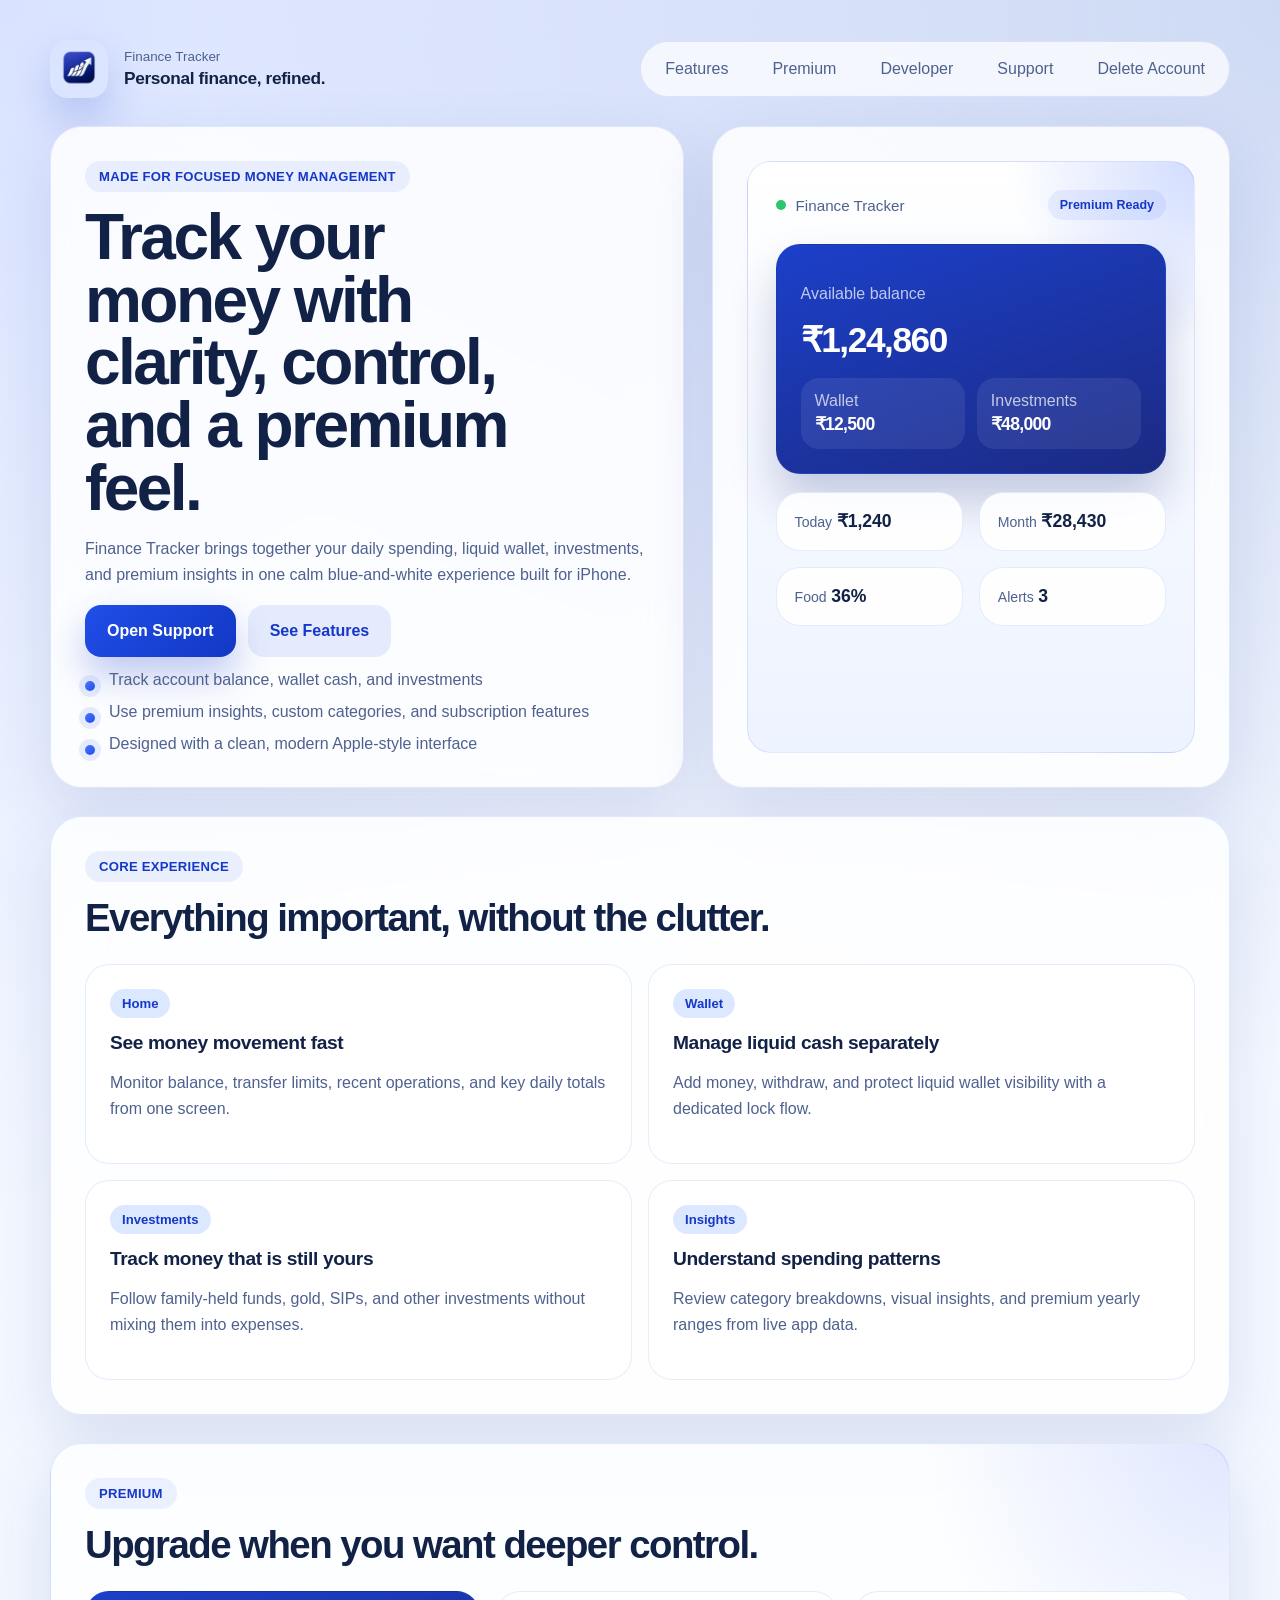
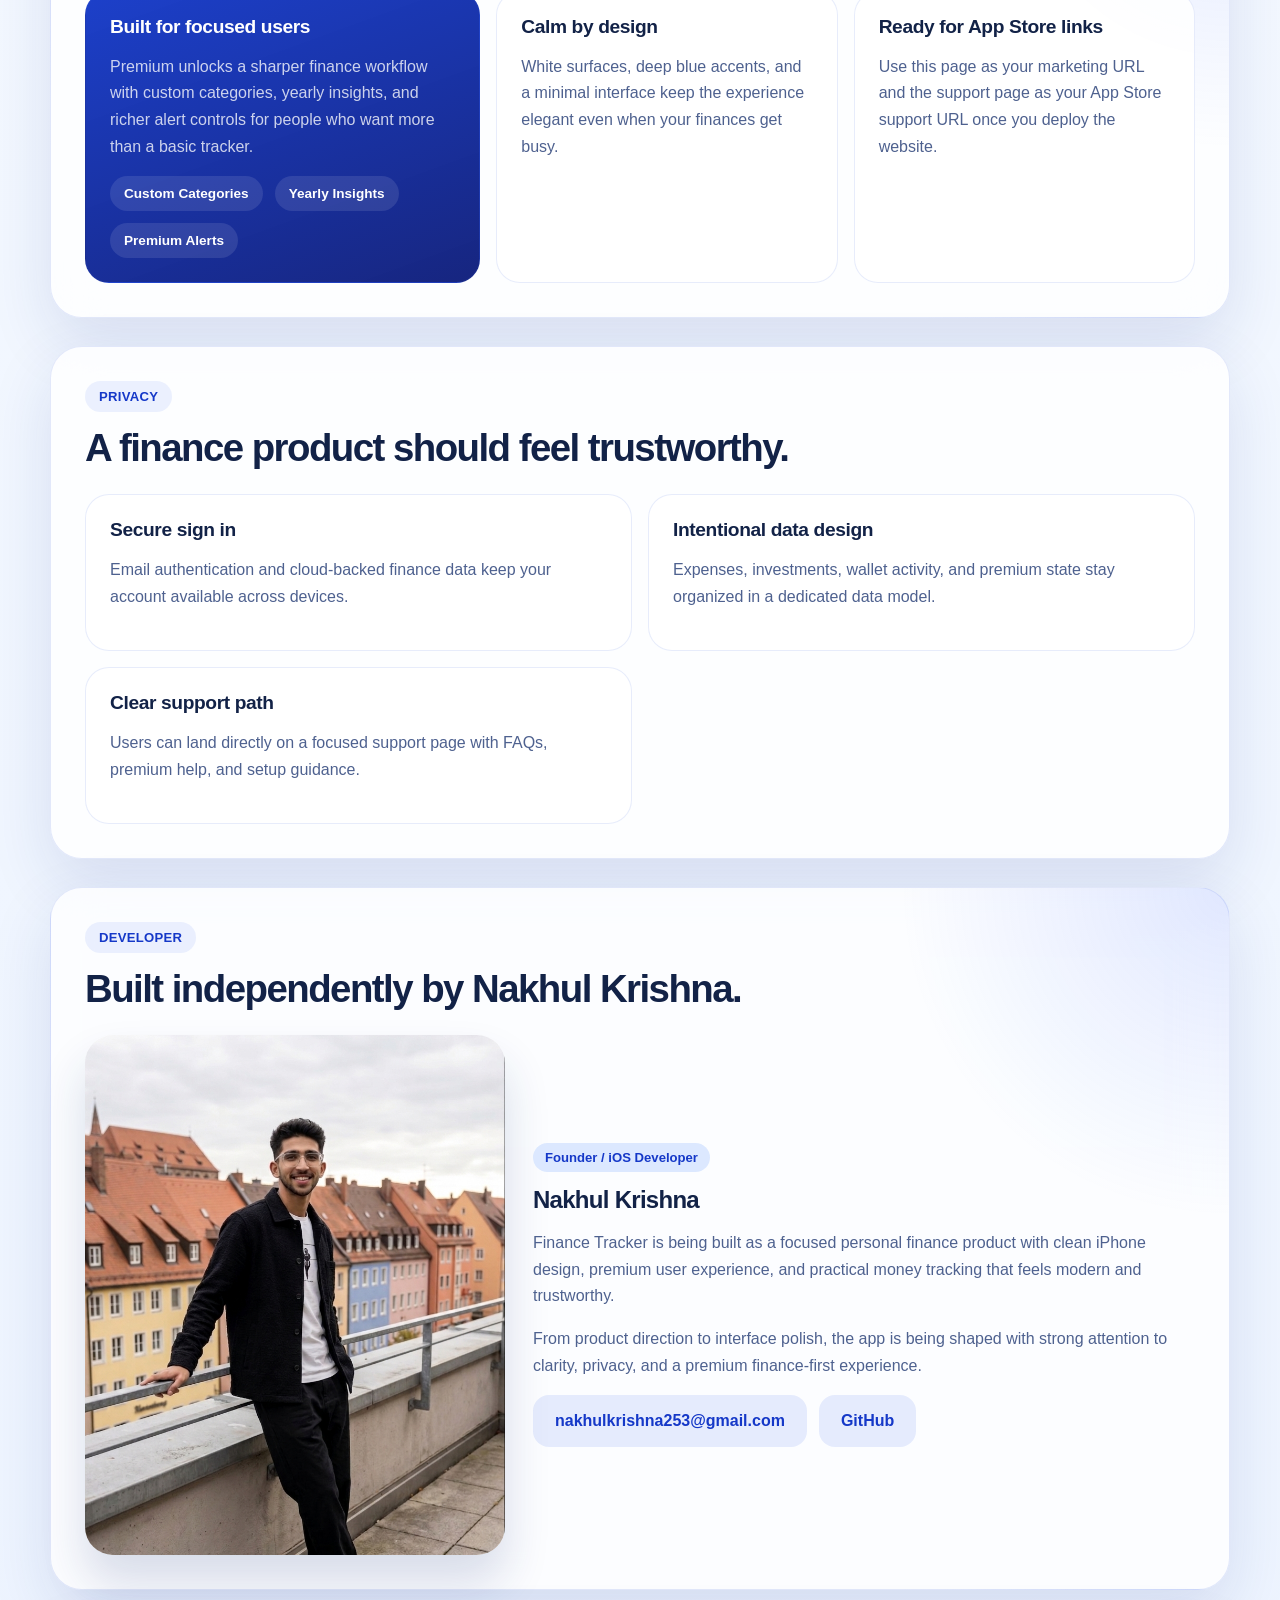
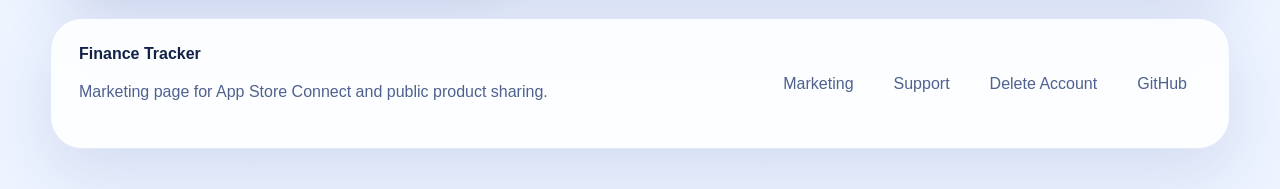
==== Website/index.html @ 601a5e8f "Add Finance Tracker website for GitHub Pages" ====
<!DOCTYPE html>
<html lang="en">
<head>
  <meta charset="UTF-8">
  <meta name="viewport" content="width=device-width, initial-scale=1.0">
  <title>Finance Tracker</title>
  <meta
    name="description"
    content="Finance Tracker helps you follow spending, wallet cash, investments, and premium insights in one elegant finance app."
  >
  <link rel="preconnect" href="https://fonts.googleapis.com">
  <link rel="preconnect" href="https://fonts.gstatic.com" crossorigin>
  <link rel="stylesheet" href="styles.css">
</head>
<body>
  <div class="page-shell">
    <header class="site-header">
      <a class="brand" href="index.html" aria-label="Finance Tracker home">
        <img src="assets/finance-tracker-logo.png" alt="Finance Tracker logo">
        <div>
          <span class="brand-kicker">Finance Tracker</span>
          <strong>Personal finance, refined.</strong>
        </div>
      </a>

      <nav class="site-nav" aria-label="Primary">
        <a href="#features">Features</a>
        <a href="#premium">Premium</a>
        <a href="#developer">Developer</a>
        <a href="support.html">Support</a>
        <a href="delete-account.html">Delete Account</a>
      </nav>
    </header>

    <main>
      <section class="hero">
        <div class="hero-copy">
          <span class="eyebrow">Made for focused money management</span>
          <h1>Track your money with clarity, control, and a premium feel.</h1>
          <p>
            Finance Tracker brings together your daily spending, liquid wallet, investments,
            and premium insights in one calm blue-and-white experience built for iPhone.
          </p>

          <div class="hero-actions">
            <a class="button button-primary" href="support.html">Open Support</a>
            <a class="button button-secondary" href="#features">See Features</a>
          </div>

          <ul class="hero-points">
            <li>Track account balance, wallet cash, and investments</li>
            <li>Use premium insights, custom categories, and subscription features</li>
            <li>Designed with a clean, modern Apple-style interface</li>
          </ul>
        </div>

        <div class="hero-panel">
          <div class="device-card">
            <div class="device-top">
              <span class="status-dot"></span>
              <span>Finance Tracker</span>
              <span class="device-pill">Premium Ready</span>
            </div>

            <div class="hero-balance-card">
              <p>Available balance</p>
              <strong>₹1,24,860</strong>
              <div class="hero-balance-grid">
                <div>
                  <span>Wallet</span>
                  <strong>₹12,500</strong>
                </div>
                <div>
                  <span>Investments</span>
                  <strong>₹48,000</strong>
                </div>
              </div>
            </div>

            <div class="mini-panel-grid">
              <article class="mini-panel">
                <span>Today</span>
                <strong>₹1,240</strong>
              </article>
              <article class="mini-panel">
                <span>Month</span>
                <strong>₹28,430</strong>
              </article>
              <article class="mini-panel">
                <span>Food</span>
                <strong>36%</strong>
              </article>
              <article class="mini-panel">
                <span>Alerts</span>
                <strong>3</strong>
              </article>
            </div>
          </div>
        </div>
      </section>

      <section class="section-block" id="features">
        <div class="section-heading">
          <span class="eyebrow">Core experience</span>
          <h2>Everything important, without the clutter.</h2>
        </div>

        <div class="feature-grid">
          <article class="feature-card">
            <span class="feature-tag">Home</span>
            <h3>See money movement fast</h3>
            <p>Monitor balance, transfer limits, recent operations, and key daily totals from one screen.</p>
          </article>

          <article class="feature-card">
            <span class="feature-tag">Wallet</span>
            <h3>Manage liquid cash separately</h3>
            <p>Add money, withdraw, and protect liquid wallet visibility with a dedicated lock flow.</p>
          </article>

          <article class="feature-card">
            <span class="feature-tag">Investments</span>
            <h3>Track money that is still yours</h3>
            <p>Follow family-held funds, gold, SIPs, and other investments without mixing them into expenses.</p>
          </article>

          <article class="feature-card">
            <span class="feature-tag">Insights</span>
            <h3>Understand spending patterns</h3>
            <p>Review category breakdowns, visual insights, and premium yearly ranges from live app data.</p>
          </article>
        </div>
      </section>

      <section class="section-block section-highlight" id="premium">
        <div class="section-heading">
          <span class="eyebrow">Premium</span>
          <h2>Upgrade when you want deeper control.</h2>
        </div>

        <div class="premium-layout">
          <article class="premium-card premium-card-main">
            <h3>Built for focused users</h3>
            <p>
              Premium unlocks a sharper finance workflow with custom categories, yearly insights,
              and richer alert controls for people who want more than a basic tracker.
            </p>
            <div class="premium-chip-row">
              <span class="premium-chip">Custom Categories</span>
              <span class="premium-chip">Yearly Insights</span>
              <span class="premium-chip">Premium Alerts</span>
            </div>
          </article>

          <article class="premium-card">
            <h3>Calm by design</h3>
            <p>
              White surfaces, deep blue accents, and a minimal interface keep the experience elegant
              even when your finances get busy.
            </p>
          </article>

          <article class="premium-card">
            <h3>Ready for App Store links</h3>
            <p>
              Use this page as your marketing URL and the support page as your App Store support URL
              once you deploy the website.
            </p>
          </article>
        </div>
      </section>

      <section class="section-block">
        <div class="section-heading">
          <span class="eyebrow">Privacy</span>
          <h2>A finance product should feel trustworthy.</h2>
        </div>

        <div class="trust-grid">
          <article class="trust-card">
            <h3>Secure sign in</h3>
            <p>Email authentication and cloud-backed finance data keep your account available across devices.</p>
          </article>

          <article class="trust-card">
            <h3>Intentional data design</h3>
            <p>Expenses, investments, wallet activity, and premium state stay organized in a dedicated data model.</p>
          </article>

          <article class="trust-card">
            <h3>Clear support path</h3>
            <p>Users can land directly on a focused support page with FAQs, premium help, and setup guidance.</p>
          </article>
        </div>
      </section>

      <section class="section-block section-highlight" id="developer">
        <div class="section-heading">
          <span class="eyebrow">Developer</span>
          <h2>Built independently by Nakhul Krishna.</h2>
        </div>

        <div class="developer-layout">
          <article class="developer-profile-card">
            <img class="developer-avatar" src="assets/nakhul-krishna.png" alt="Nakhul Krishna">

            <div class="developer-copy">
              <span class="feature-tag">Founder / iOS Developer</span>
              <h3>Nakhul Krishna</h3>
              <p>
                Finance Tracker is being built as a focused personal finance product with clean iPhone design,
                premium user experience, and practical money tracking that feels modern and trustworthy.
              </p>
              <p>
                From product direction to interface polish, the app is being shaped with strong attention to clarity,
                privacy, and a premium finance-first experience.
              </p>
              <div class="hero-actions">
                <a class="button button-secondary" href="mailto:nakhulkrishna253@gmail.com">nakhulkrishna253@gmail.com</a>
                <a class="button button-secondary" href="https://github.com/nakhulkrishna/finance-tracker" target="_blank" rel="noreferrer">GitHub</a>
              </div>
            </div>
          </article>
        </div>
      </section>
    </main>

    <footer class="site-footer">
      <div>
        <strong>Finance Tracker</strong>
        <p>Marketing page for App Store Connect and public product sharing.</p>
      </div>

      <div class="footer-links">
        <a href="index.html">Marketing</a>
        <a href="support.html">Support</a>
        <a href="delete-account.html">Delete Account</a>
        <a href="https://github.com/nakhulkrishna/finance-tracker" target="_blank" rel="noreferrer">GitHub</a>
      </div>
    </footer>
  </div>
</body>
</html>
---- Website/styles.css ----
:root {
  color-scheme: light;
  --bg: #eef4ff;
  --bg-accent: radial-gradient(circle at top left, rgba(76, 116, 255, 0.18), transparent 34%),
    radial-gradient(circle at top right, rgba(15, 64, 194, 0.18), transparent 30%),
    linear-gradient(180deg, #f8fbff 0%, #edf4ff 100%);
  --surface: rgba(255, 255, 255, 0.84);
  --surface-strong: #ffffff;
  --surface-border: rgba(66, 101, 216, 0.14);
  --text-primary: #122247;
  --text-secondary: #4e618f;
  --blue-strong: #1538c8;
  --blue-rich: #204ee8;
  --blue-soft: #dce8ff;
  --shadow: 0 24px 64px rgba(26, 52, 143, 0.12);
  --radius-xl: 32px;
  --radius-lg: 24px;
  --radius-md: 18px;
}

* {
  box-sizing: border-box;
}

html {
  scroll-behavior: smooth;
}

body {
  margin: 0;
  min-height: 100vh;
  font-family: "SF Pro Display", "Avenir Next", "Segoe UI", sans-serif;
  background: var(--bg-accent);
  color: var(--text-primary);
}

a {
  color: inherit;
  text-decoration: none;
}

img {
  display: block;
  max-width: 100%;
}

.page-shell {
  width: min(1180px, calc(100% - 32px));
  margin: 0 auto;
  padding: 24px 0 40px;
}

.site-header,
.site-footer {
  display: flex;
  align-items: center;
  justify-content: space-between;
  gap: 20px;
}

.site-header {
  padding: 16px 0 28px;
}

.brand {
  display: inline-flex;
  align-items: center;
  gap: 16px;
}

.brand img {
  width: 58px;
  height: 58px;
  border-radius: 18px;
  box-shadow: 0 20px 40px rgba(19, 56, 200, 0.2);
}

.brand-kicker {
  display: block;
  margin-bottom: 4px;
  font-size: 0.84rem;
  color: var(--text-secondary);
}

.brand strong {
  font-size: 1.08rem;
  letter-spacing: -0.02em;
}

.site-nav {
  display: inline-flex;
  align-items: center;
  gap: 12px;
  padding: 8px;
  border: 1px solid var(--surface-border);
  border-radius: 999px;
  background: rgba(255, 255, 255, 0.72);
  backdrop-filter: blur(18px);
}

.site-nav a {
  padding: 10px 16px;
  border-radius: 999px;
  color: var(--text-secondary);
  transition: background-color 180ms ease, color 180ms ease, transform 180ms ease;
}

.site-nav a:hover {
  color: var(--blue-strong);
  background: rgba(32, 78, 232, 0.08);
  transform: translateY(-1px);
}

.hero,
.section-block {
  margin-bottom: 28px;
}

.hero {
  display: grid;
  grid-template-columns: minmax(0, 1.1fr) minmax(320px, 0.9fr);
  gap: 28px;
  align-items: stretch;
}

.hero-copy,
.hero-panel,
.support-hero-card,
.section-block,
.site-footer {
  border: 1px solid var(--surface-border);
  background: var(--surface);
  backdrop-filter: blur(24px);
  box-shadow: var(--shadow);
}

.hero-copy,
.hero-panel,
.support-hero-card,
.section-block,
.site-footer {
  border-radius: var(--radius-xl);
}

.hero-copy,
.hero-panel,
.support-hero-card {
  padding: 34px;
}

.hero-copy h1,
.section-heading h2,
.support-hero-card h2 {
  margin: 0;
  letter-spacing: -0.04em;
}

.hero-copy h1 {
  font-size: clamp(2.8rem, 5vw, 4.6rem);
  line-height: 0.98;
  max-width: 12ch;
}

.hero-copy p,
.feature-card p,
.premium-card p,
.trust-card p,
.faq-card p,
.support-card p,
.site-footer p {
  color: var(--text-secondary);
  line-height: 1.66;
}

.eyebrow {
  display: inline-flex;
  align-items: center;
  gap: 8px;
  margin-bottom: 14px;
  padding: 8px 14px;
  border-radius: 999px;
  background: rgba(32, 78, 232, 0.08);
  color: var(--blue-strong);
  font-size: 0.82rem;
  font-weight: 600;
  letter-spacing: 0.02em;
  text-transform: uppercase;
}

.hero-actions,
.premium-chip-row,
.footer-links {
  display: flex;
  flex-wrap: wrap;
  gap: 12px;
}

.button {
  display: inline-flex;
  align-items: center;
  justify-content: center;
  min-height: 52px;
  padding: 0 22px;
  border-radius: 16px;
  font-weight: 600;
  transition: transform 180ms ease, box-shadow 180ms ease, background-color 180ms ease;
}

.button:hover {
  transform: translateY(-1px);
}

.button-primary {
  color: #fff;
  background: linear-gradient(135deg, var(--blue-rich), #1238c4);
  box-shadow: 0 18px 36px rgba(28, 63, 204, 0.28);
}

.button-secondary {
  color: var(--blue-strong);
  background: rgba(32, 78, 232, 0.1);
}

.hero-points,
.support-shortcuts {
  margin: 0;
  padding: 0;
  list-style: none;
}

.hero-points li,
.support-shortcuts li {
  position: relative;
  padding-left: 24px;
  color: var(--text-secondary);
  margin-top: 14px;
}

.hero-points li::before,
.support-shortcuts li::before {
  content: "";
  position: absolute;
  top: 10px;
  left: 0;
  width: 10px;
  height: 10px;
  border-radius: 50%;
  background: linear-gradient(135deg, #4d77ff, #204ee8);
  box-shadow: 0 0 0 6px rgba(32, 78, 232, 0.1);
}

.device-card {
  height: 100%;
  padding: 28px;
  border-radius: calc(var(--radius-xl) - 8px);
  background:
    radial-gradient(circle at top right, rgba(117, 149, 255, 0.32), transparent 25%),
    linear-gradient(180deg, #ffffff 0%, #edf3ff 100%);
  border: 1px solid rgba(78, 111, 225, 0.15);
}

.device-top {
  display: flex;
  align-items: center;
  gap: 10px;
  margin-bottom: 24px;
  font-size: 0.95rem;
  color: var(--text-secondary);
}

.status-dot {
  width: 10px;
  height: 10px;
  border-radius: 50%;
  background: #2bc56d;
}

.device-pill {
  margin-left: auto;
  padding: 8px 12px;
  border-radius: 999px;
  background: rgba(32, 78, 232, 0.08);
  color: var(--blue-strong);
  font-size: 0.78rem;
  font-weight: 700;
}

.hero-balance-card,
.mini-panel,
.feature-card,
.premium-card,
.trust-card,
.faq-card,
.support-card {
  border: 1px solid rgba(63, 99, 219, 0.12);
  background: rgba(255, 255, 255, 0.9);
  border-radius: var(--radius-lg);
}

.hero-balance-card {
  padding: 24px;
  margin-bottom: 18px;
  background: linear-gradient(160deg, rgba(19, 56, 200, 0.96), rgba(18, 33, 125, 0.96));
  color: #fff;
  box-shadow: 0 28px 46px rgba(24, 41, 118, 0.22);
}

.hero-balance-card p,
.hero-balance-card span {
  color: rgba(255, 255, 255, 0.72);
}

.hero-balance-card strong {
  display: block;
  margin-top: 8px;
  font-size: 2.2rem;
  letter-spacing: -0.04em;
}

.hero-balance-grid {
  display: grid;
  grid-template-columns: repeat(2, minmax(0, 1fr));
  gap: 12px;
  margin-top: 18px;
}

.hero-balance-grid div {
  padding: 14px;
  border-radius: 18px;
  background: rgba(255, 255, 255, 0.08);
}

.hero-balance-grid div strong,
.mini-panel strong {
  margin-top: 4px;
  font-size: 1.1rem;
}

.mini-panel-grid,
.feature-grid,
.trust-grid,
.faq-grid,
.support-contact-grid {
  display: grid;
  gap: 16px;
}

.mini-panel-grid {
  grid-template-columns: repeat(2, minmax(0, 1fr));
}

.mini-panel {
  padding: 18px;
}

.mini-panel span {
  color: var(--text-secondary);
  font-size: 0.88rem;
}

.section-block {
  padding: 34px;
}

.section-heading {
  margin-bottom: 24px;
}

.section-heading h2 {
  font-size: clamp(2rem, 3vw, 3rem);
}

.feature-grid,
.trust-grid,
.faq-grid {
  grid-template-columns: repeat(2, minmax(0, 1fr));
}

.feature-card,
.premium-card,
.trust-card,
.faq-card,
.support-card {
  padding: 24px;
}

.feature-tag {
  display: inline-flex;
  margin-bottom: 14px;
  padding: 7px 12px;
  border-radius: 999px;
  background: var(--blue-soft);
  color: var(--blue-strong);
  font-weight: 700;
  font-size: 0.82rem;
}

.feature-card h3,
.premium-card h3,
.trust-card h3,
.faq-card h3,
.support-card h3 {
  margin: 0 0 10px;
  font-size: 1.2rem;
  letter-spacing: -0.02em;
}

.section-highlight {
  background:
    radial-gradient(circle at top right, rgba(83, 120, 255, 0.16), transparent 24%),
    rgba(255, 255, 255, 0.8);
}

.premium-layout {
  display: grid;
  grid-template-columns: 1.1fr 0.95fr 0.95fr;
  gap: 16px;
}

.developer-layout {
  display: block;
}

.developer-profile-card {
  display: grid;
  grid-template-columns: minmax(320px, 420px) minmax(0, 1fr);
  gap: 28px;
  padding: 0;
  align-items: center;
}

.developer-avatar {
  width: 100%;
  height: 520px;
  object-fit: cover;
  object-position: center 20%;
  border-radius: 28px;
  box-shadow: 0 28px 46px rgba(24, 41, 118, 0.16);
}

.developer-copy {
  max-width: 640px;
}

.developer-copy h3 {
  margin: 0 0 10px;
  font-size: 1.5rem;
  letter-spacing: -0.03em;
}

.developer-copy p {
  color: var(--text-secondary);
  line-height: 1.66;
}

.premium-card-main {
  background: linear-gradient(160deg, rgba(19, 56, 200, 0.96), rgba(18, 33, 125, 0.98));
  color: #fff;
}

.premium-card-main p {
  color: rgba(255, 255, 255, 0.78);
}

.premium-chip {
  display: inline-flex;
  padding: 10px 14px;
  border-radius: 999px;
  background: rgba(255, 255, 255, 0.1);
  color: #fff;
  font-size: 0.85rem;
  font-weight: 600;
}

.support-hero-card {
  display: flex;
  flex-direction: column;
  justify-content: center;
}

.support-note {
  display: inline-flex;
  margin-top: 8px;
  color: var(--blue-strong);
  font-weight: 600;
}

.site-footer {
  padding: 26px 28px;
}

.footer-links a {
  padding: 10px 14px;
  border-radius: 999px;
  color: var(--text-secondary);
}

.footer-links a:hover {
  background: rgba(32, 78, 232, 0.08);
  color: var(--blue-strong);
}

@media (max-width: 1040px) {
  .hero,
  .premium-layout {
    grid-template-columns: 1fr;
  }
}

@media (max-width: 760px) {
  .page-shell {
    width: min(100% - 20px, 1180px);
    padding-top: 14px;
  }

  .site-header,
  .site-footer {
    flex-direction: column;
    align-items: stretch;
  }

  .site-nav {
    justify-content: center;
  }

  .hero-copy,
  .hero-panel,
  .support-hero-card,
  .section-block,
  .site-footer {
    padding: 24px;
    border-radius: 24px;
  }

  .feature-grid,
  .trust-grid,
  .faq-grid,
  .support-contact-grid,
  .mini-panel-grid,
  .hero-balance-grid {
    grid-template-columns: 1fr;
  }

  .developer-profile-card {
    grid-template-columns: 1fr;
    gap: 20px;
  }

  .hero-copy h1 {
    max-width: none;
    font-size: 2.7rem;
  }

  .developer-avatar {
    height: 420px;
  }
}
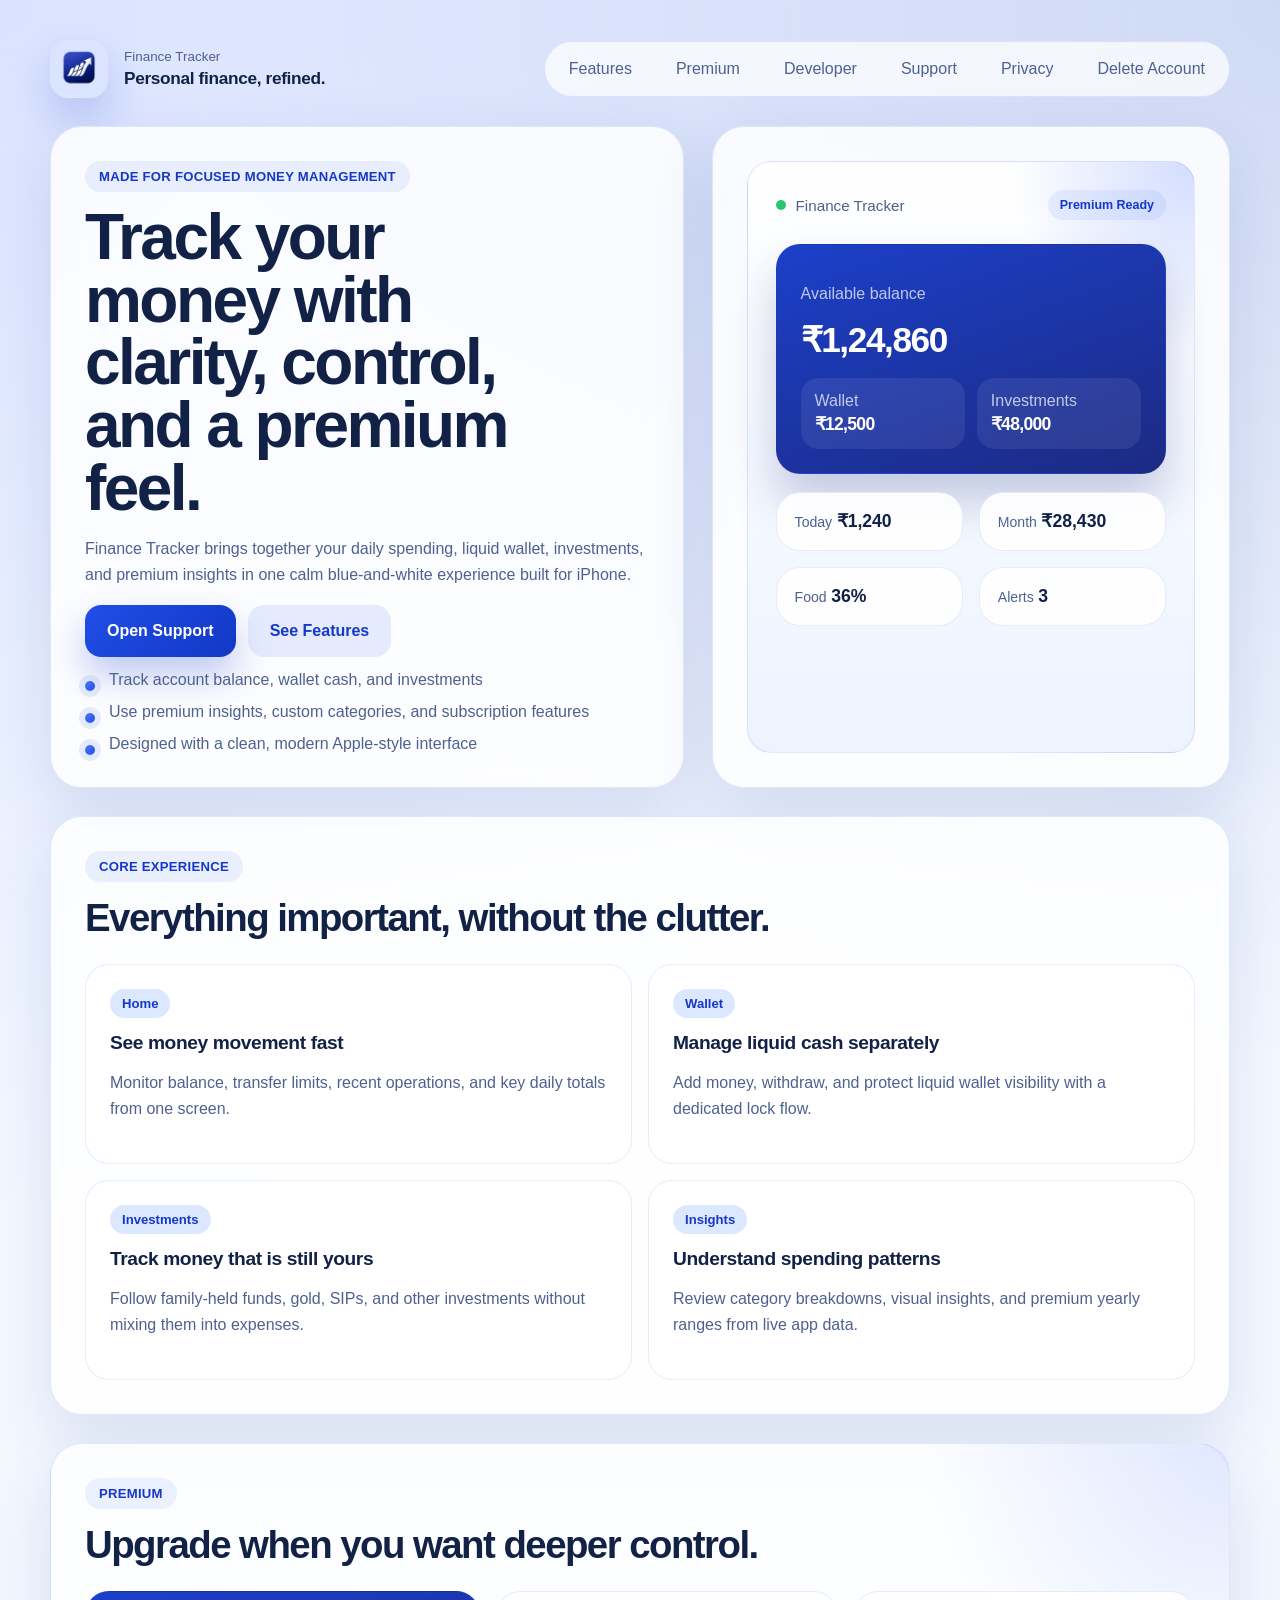
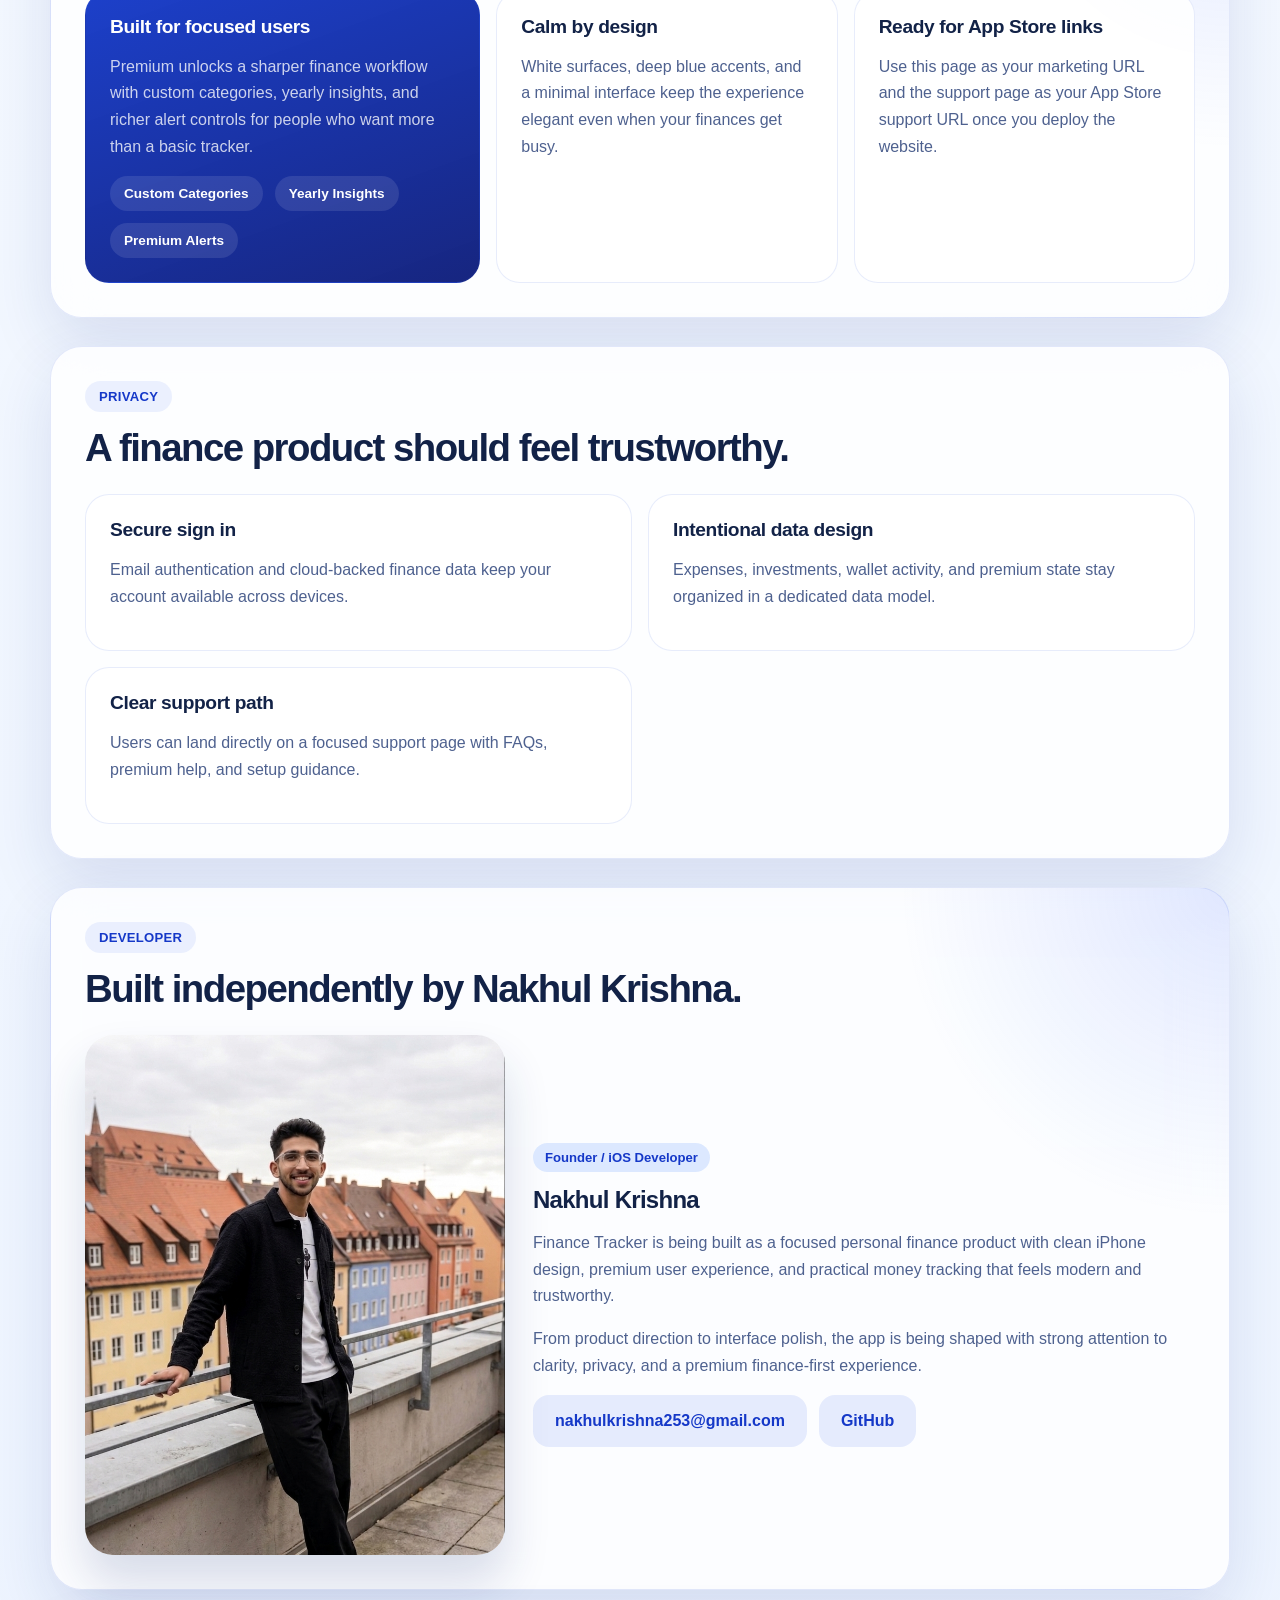
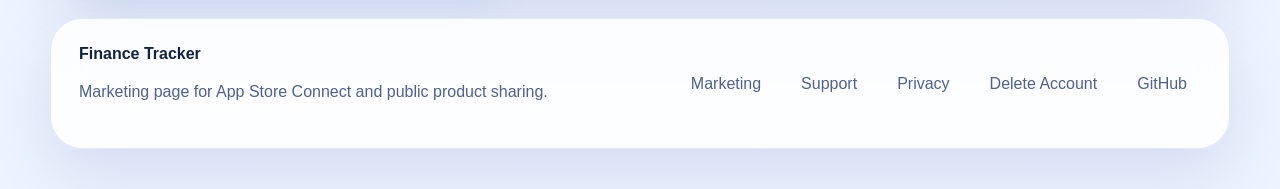
==== commit 444baf00: "Add privacy policy page to website" ====
--- a/Website/index.html
+++ b/Website/index.html
@@ -28,6 +28,7 @@
         <a href="#premium">Premium</a>
         <a href="#developer">Developer</a>
         <a href="support.html">Support</a>
+        <a href="privacy.html">Privacy</a>
         <a href="delete-account.html">Delete Account</a>
       </nav>
     </header>
@@ -234,6 +235,7 @@
       <div class="footer-links">
         <a href="index.html">Marketing</a>
         <a href="support.html">Support</a>
+        <a href="privacy.html">Privacy</a>
         <a href="delete-account.html">Delete Account</a>
         <a href="https://github.com/nakhulkrishna/finance-tracker" target="_blank" rel="noreferrer">GitHub</a>
       </div>
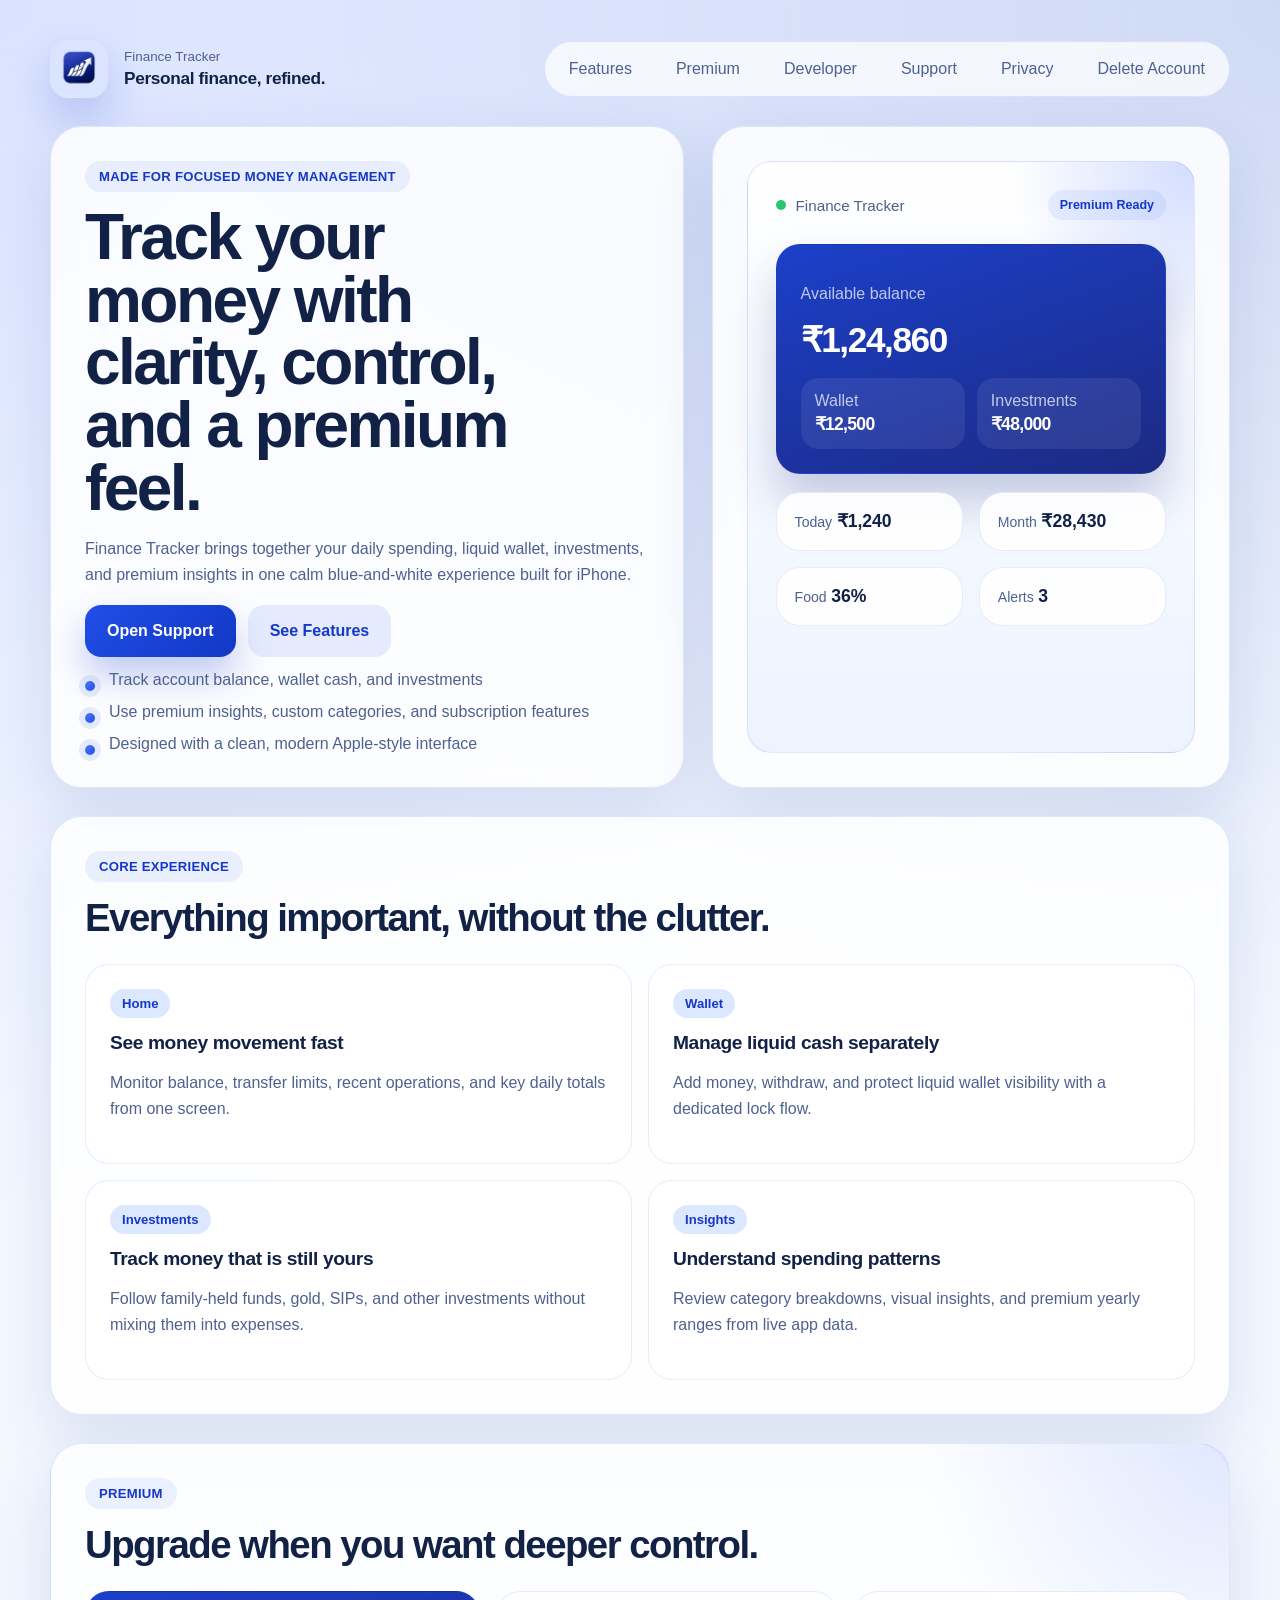
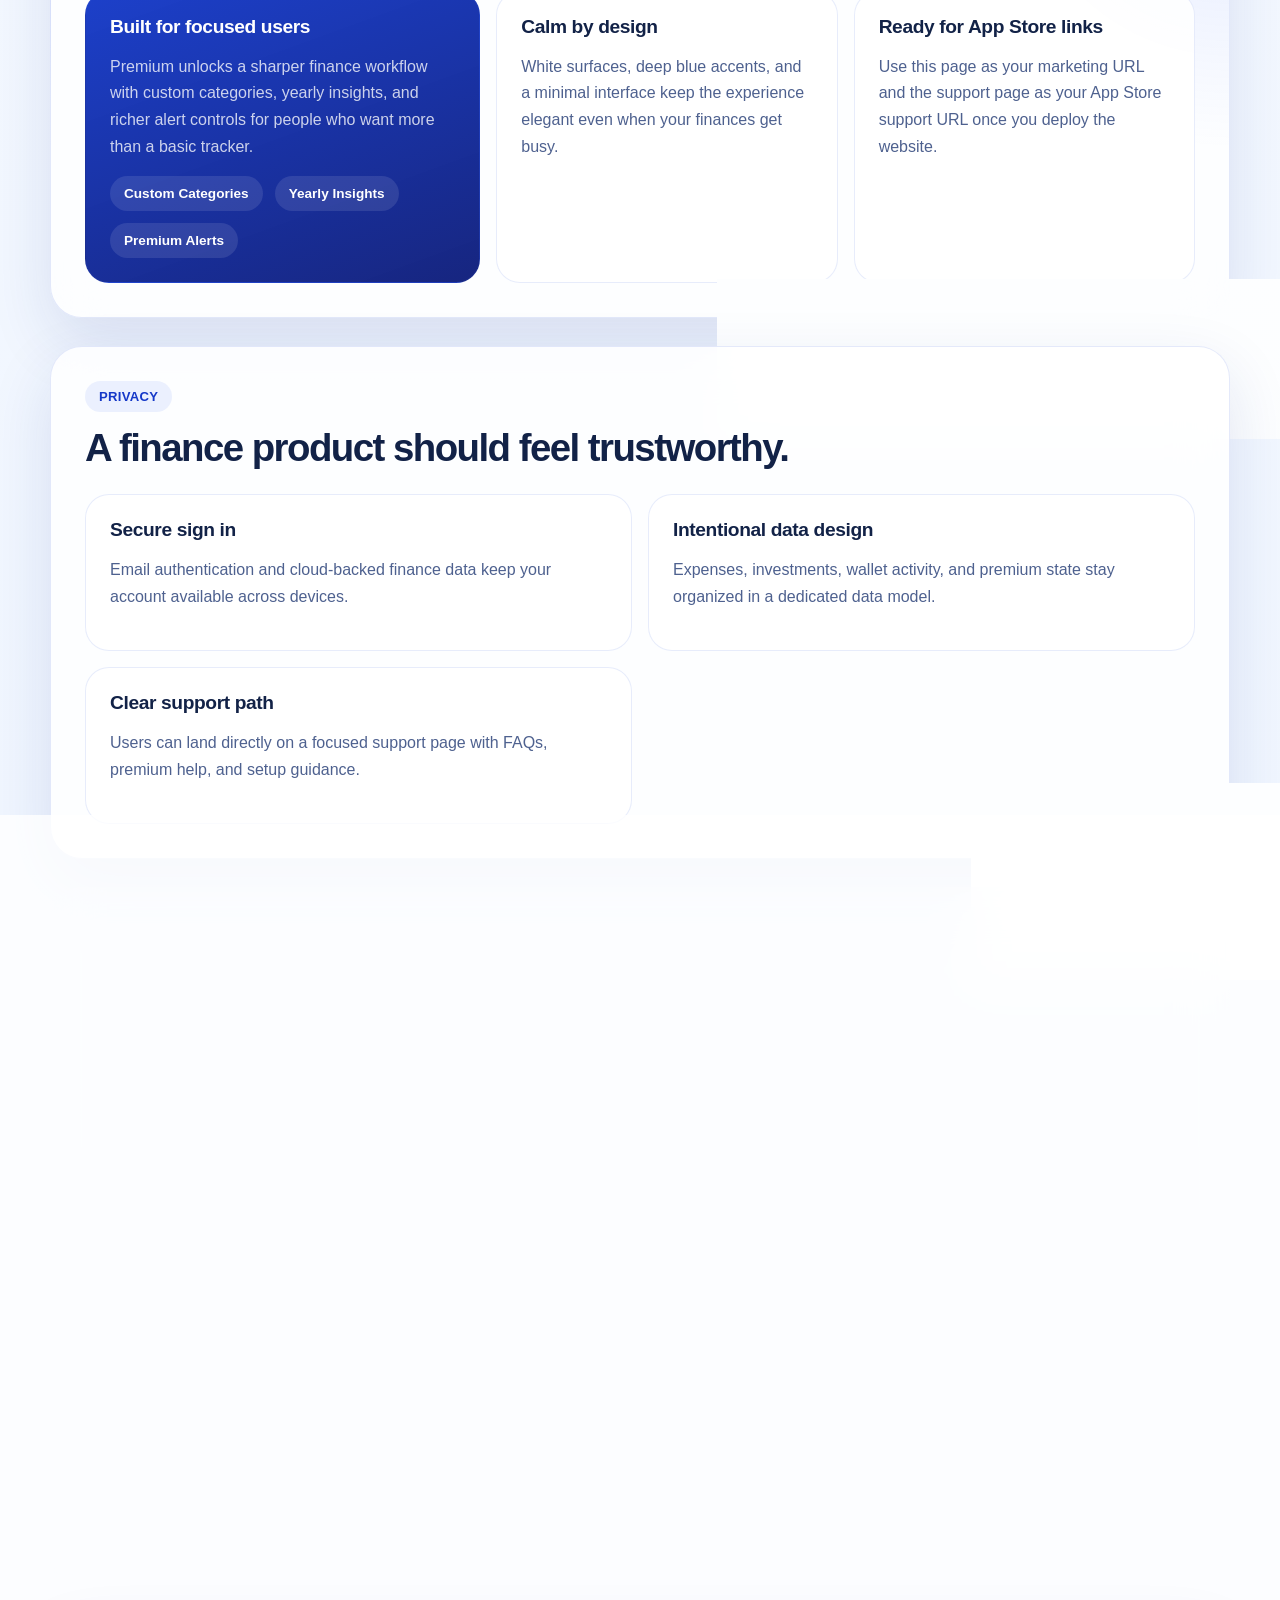
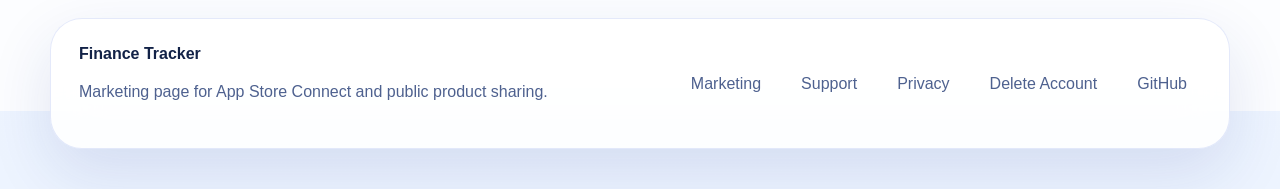
==== commit e91ae5fd: "Refine developer section wording" ====
--- a/Website/index.html
+++ b/Website/index.html
@@ -198,7 +198,7 @@
       <section class="section-block section-highlight" id="developer">
         <div class="section-heading">
           <span class="eyebrow">Developer</span>
-          <h2>Built independently by Nakhul Krishna.</h2>
+          <h2>Built by Nakhul Krishna.</h2>
         </div>
 
         <div class="developer-layout">
